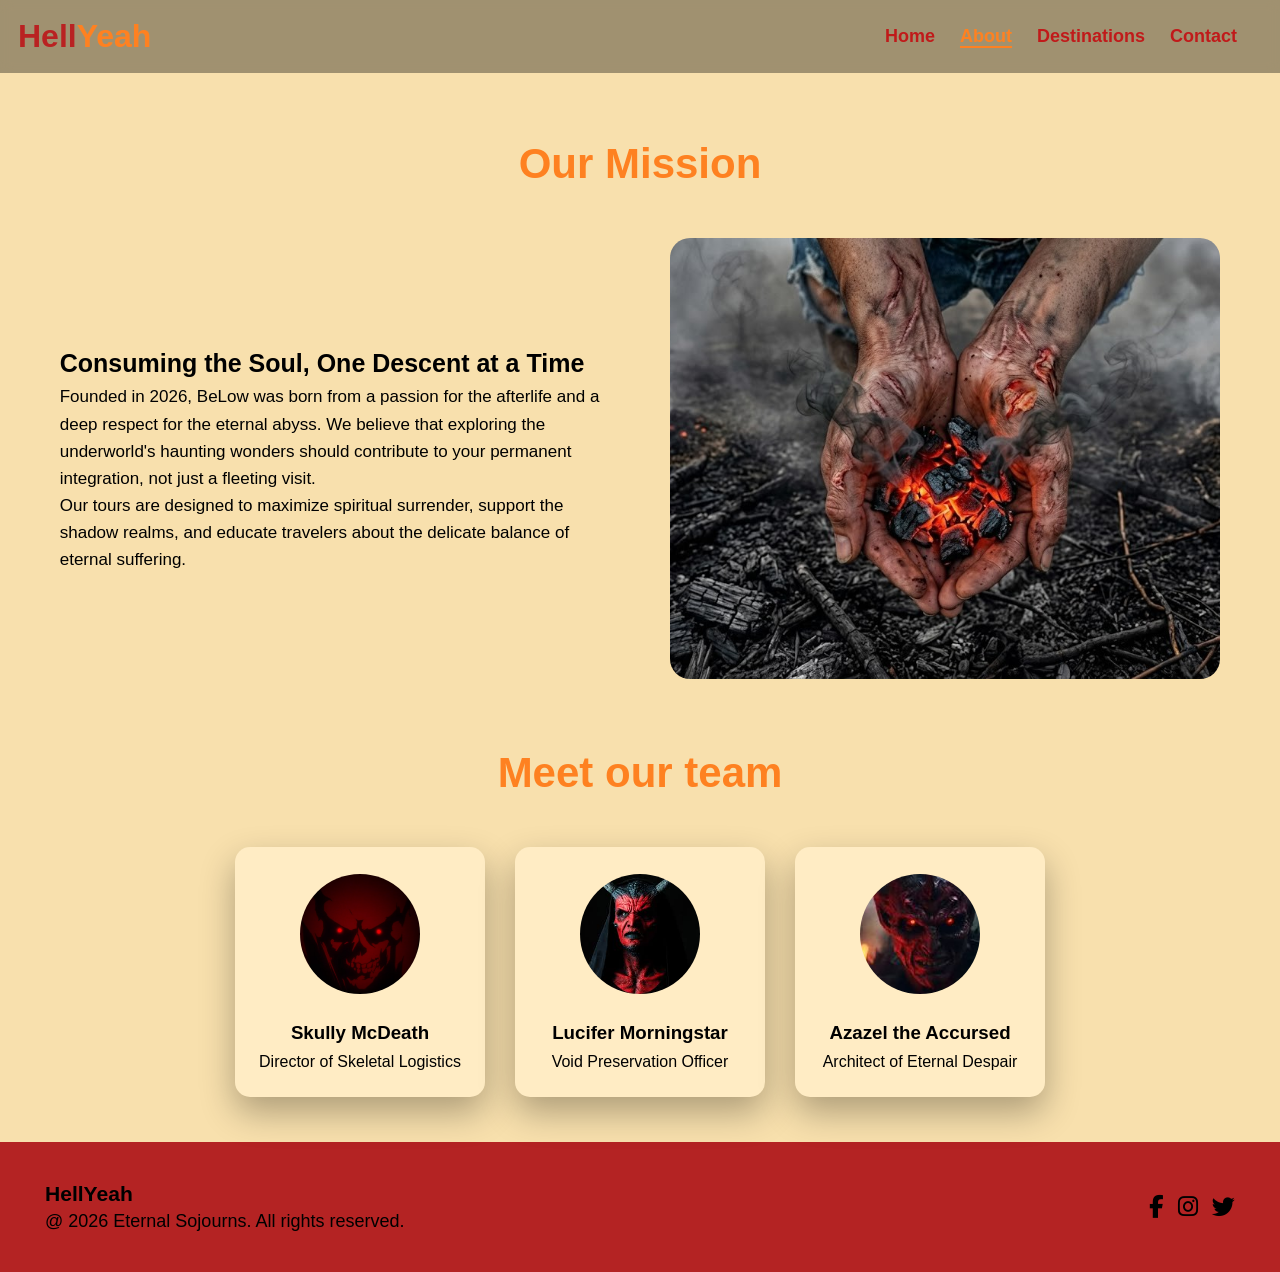
==== about.html @ efda1f9b "first commit" ====
<!doctype html>
<html lang="en">
  <head>
    <meta charset="UTF-8" />
    <meta name="viewport" content="width=device-width, initial-scale=1.0" />
    <title>HellYeah-About</title>
    <link rel="stylesheet" href="about.css" />
    <link
      rel="stylesheet"
      href="https://cdnjs.cloudflare.com/ajax/libs/font-awesome/6.5.1/css/all.min.css"
    />
  </head>
  <body>
    <div id="#top"></div>
    <nav class="nav">
      <div>
        <a class="logo" href="index.html">Hell<span>Yeah</span></a>
      </div>

      <div>
        <ul class="nav-list">
          <li><a href="index.html">Home</a></li>
          <li id="current-location"><a href="about.html">About</a></li>
          <li><a href="destinations.html">Destinations</a></li>
          <li><a href="contact.html">Contact</a></li>
        </ul>
      </div>
    </nav>

    <div class="hero">
      <h1>Our Mission</h1>
      <div class="mission">
        <div class="text">
          <h3>Consuming the Soul, One Descent at a Time</h3>
          <p>
            Founded in 2026, BeLow was born from a passion for the afterlife and
            a deep respect for the eternal abyss. We believe that exploring the
            underworld's haunting wonders should contribute to your permanent
            integration, not just a fleeting visit.
          </p>
          <p>
            Our tours are designed to maximize spiritual surrender, support the
            shadow realms, and educate travelers about the delicate balance of
            eternal suffering.
          </p>
        </div>

        <div class="big-img">
          <img src="hands.jpg" />
        </div>
      </div>
      <h1>Meet our team</h1>
      <div class="team">
        <div class="card">
          <img class="small-img" src="team1.png" />
          <h3>Skully McDeath</h3>
          <p>Director of Skeletal Logistics</p>
        </div>
        <div class="card">
          <img class="small-img" src="team2.jpg" />
          <h3>Lucifer Morningstar</h3>
          <p>Void Preservation Officer</p>
        </div>
        <div class="card">
          <img class="small-img" src="team3.jpg" />
          <h3>Azazel the Accursed</h3>
          <p>Architect of Eternal Despair</p>
        </div>
      </div>
    <div>
        <div class="social-and-rights">
            <div class="info">
                <h3>HellYeah</h3>
                <p>@ 2026 Eternal Sojourns. All rights reserved.</p>
            </div>

            <div class="bott-icons">
                <a href="#top" class="icon-link"><i class="fab fa-facebook-f"></i></a>
                <a href="#top" class="icon-link"><i class="fab fa-instagram"></i></a>
                <a href="#top" class="icon-link"><i class="fab fa-twitter"></i></a>
            </div>
        </div>
    </div>
  </body>
</html>
---- about.css ----
:root {
  --main-color: rgb(254, 129, 33);
}

* {
  scroll-behavior: smooth;
  margin: 0;
  font-family: Arial, Helvetica, sans-serif;
  list-style: none;
}

.nav {
  position: fixed;
  top: 0;
  left: 0;
  width: 100%;
  padding: 18px;
  display: flex;
  justify-content: space-between;
  align-items: center;
  background-color: rgba(0, 0, 0, 0.352);
  backdrop-filter: blur(6px);
  z-index: 1000;
  box-sizing: border-box;
}

.logo {
  color: rgb(185, 34, 34);
  font-size: 32px;
  span {
    color: var(--main-color);
  }
}
.nav-list {
  list-style-type: none;
  display: flex;
}

li {
  font-size: 18px;
  padding-right: 25px;
}

li a:hover {
  color: var(--main-color);
}

a {
  text-decoration: none;
  color: rgb(192, 26, 26);
  font-weight: 550;
}
.nav-list #current-location a {
  color: var(--main-color);
  font-weight: 600;
  text-decoration: underline;
  text-underline-offset: 4px;
  text-decoration-thickness: 2px;
}

.hero {
  padding-top: 140px;
  background-color: rgb(248, 224, 173);
}

.hero h1 {
  text-align: center;
  padding: 0 0 50px 0;
  font-size: 42px;
  font-weight: 700;
  color: var(--main-color);
}

.mission {
  display: flex;
  flex-wrap: wrap;
  justify-content: space-evenly;
  padding: 0 0 50px 0;
}

.text {
  height: 49vh;
  min-width: 400px;
  width: 43vw;
  font-size: 17px;
  align-content: center;
  line-height: 1.6;
  margin-bottom: 20px;
}

.text h3 {
  font-size: 25px;
}

.big-img img {
  background-image: url(hands.jpg);
  height: 49vh;
  width: 43vw;
  object-fit: cover;
  border-radius: 20px;
}

.team {
  display: flex;
  flex-wrap: wrap;
  justify-content: center;
  gap: 30px;
}

.card {
  display: flex;
  flex-direction: column;
  align-items: center;
  justify-content: center;
  background-color: #ffecc4;
  border-radius: 15px;
  height: 250px;
  width: 250px;
  gap: 20px;
  box-shadow: 0 15px 35px rgba(0, 0, 0, 0.3);
  font-size: 16px;
  margin-bottom: 45px;
}

.card h3 {
  margin: 8px 0 -11px 0;
}
.small-img {
  object-fit: cover;
  height: 120px;
  width: 120px;
  border-radius: 60px;
}

.contact-info {
  display: flex;
}

.social-and-rights {
  display: flex;
  align-items: center;
  background-color: rgb(180, 35, 35);
  height: 130px;
  color: black;
  justify-content: space-between;
}
.info {
  font-size: 18px;
  padding-left: 45px;
  h3 {
    padding-bottom: 5px;
    font-weight: 800;
  }
}
.bott-icons {
  padding-right: 45px;
  i {
    padding-left: 10px;
    font-size: 23px;
    color: black;
  }
}

@media (max-width: 600px) {
  .text {
    min-width: 100%;
    width: 100%;
    height: auto;
    padding: 0 20px;
    box-sizing: border-box;
  }

  .big-img img {
    width: 90vw;
    height: 30vh;
    margin: 0 auto;
  }

  .hero h1 {
    font-size: 35px;
  }

  .nav {
    flex-direction: column;
    padding: 10px;
    gap: 10px;
  }
  .nav-list {
    justify-content: center;
    margin-left: -45px;
  }
  li {
    padding: 5px 10px;
  }
}
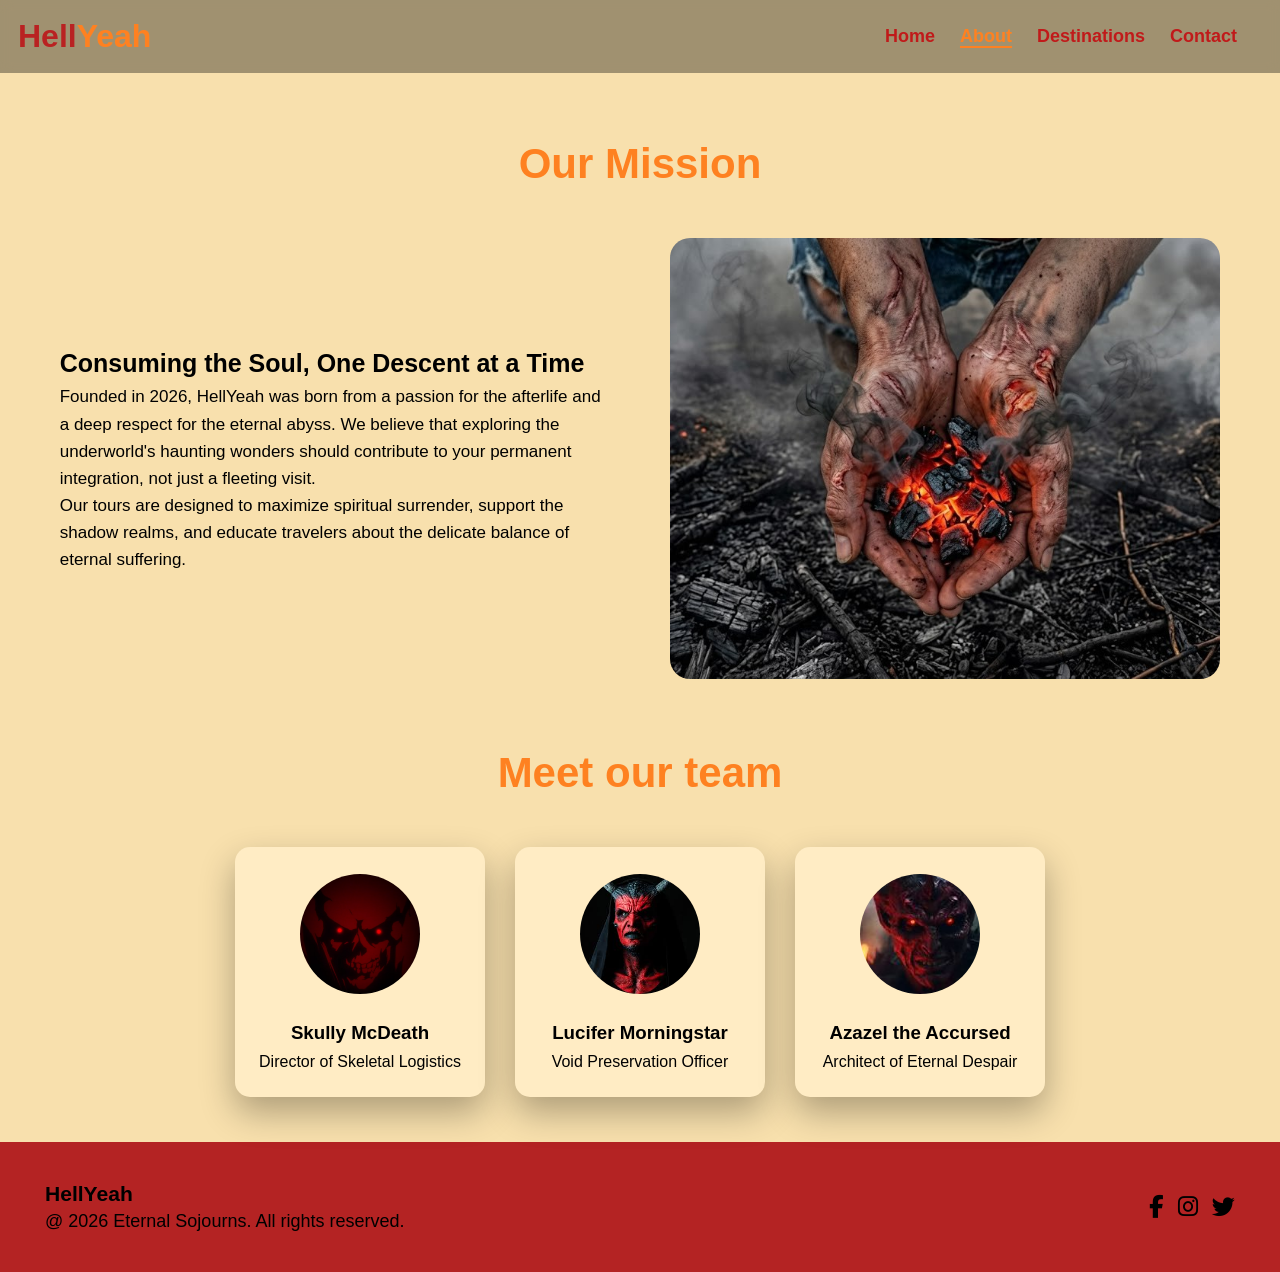
==== commit 7323ff3f: "titles changed" ====
--- a/about.html
+++ b/about.html
@@ -3,7 +3,7 @@
   <head>
     <meta charset="UTF-8" />
     <meta name="viewport" content="width=device-width, initial-scale=1.0" />
-    <title>HellYeah-About</title>
+    <title>HellYeah | About Us</title>
     <link rel="stylesheet" href="about.css" />
     <link
       rel="stylesheet"
@@ -33,7 +33,7 @@
         <div class="text">
           <h3>Consuming the Soul, One Descent at a Time</h3>
           <p>
-            Founded in 2026, BeLow was born from a passion for the afterlife and
+            Founded in 2026, HellYeah was born from a passion for the afterlife and
             a deep respect for the eternal abyss. We believe that exploring the
             underworld's haunting wonders should contribute to your permanent
             integration, not just a fleeting visit.
